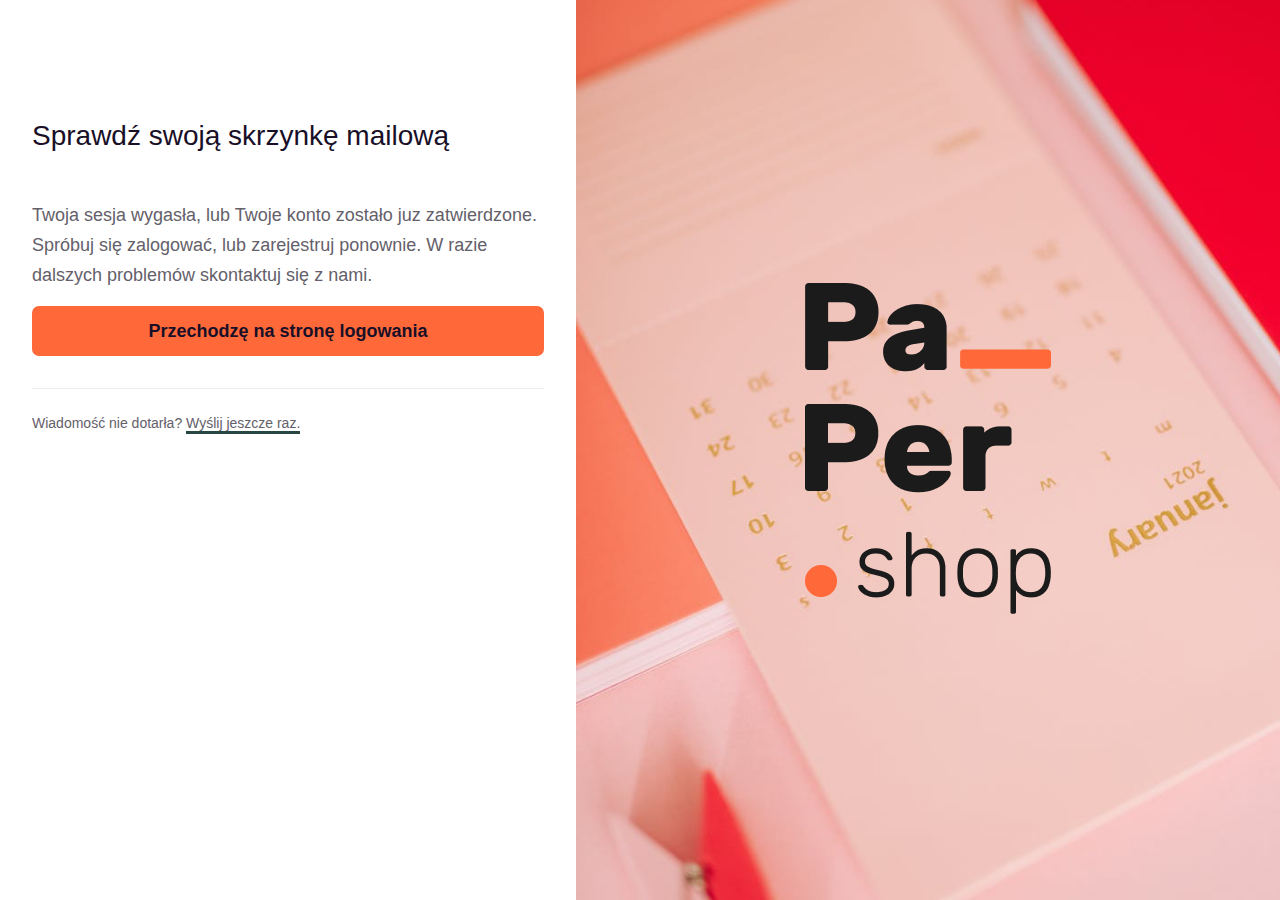
==== confirm.html @ b488aeb3 "Initial commit" ====
<!DOCTYPE html>
<html lang="en">
<head>
    <meta charset="UTF-8">
    <meta name="viewport" content="width=device-width, initial-scale=1.0">
    <title>Document</title>
    <link rel="stylesheet" href="./styles/global.css">
    <link rel="stylesheet" href="./styles/confirm.css">
    <link rel="icon" type="image/png" href="./images/png/favicon.ico" sizes="32x32">
    <script src="confirm.js" defer></script>
</head>
<body>
    <main>
        <div class="left">
            <div class="confrim">
                <p class="title">
                    Sprawdź swoją skrzynkę mailową
                </p>
                <p class="subtitle">
                    Twoja sesja wygasła, lub Twoje konto zostało juz zatwierdzone.
                    Spróbuj się zalogować, lub zarejestruj ponownie.
                    W razie dalszych problemów skontaktuj się z nami.
                </p>
                <a href="login.html">
                    <button class="submit">Przechodzę na stronę logowania</button>
                </a>
                <div class="lineFirst"></div>
                <div class="login">
                    Wiadomość nie dotarła? <a href="#" class="link">Wyślij jeszcze raz.</a>
                </div>
            </div>
        </div>
        <div class="right">
            <div class="bgImage"></div>
            <div class="text">
                <img src="./images/png/paper.png" alt="background image">
        </div>
    </main>
    <div id="popup" class="popup">
        <span class="loader"></span>
    </div>
</body>
</html>
---- styles/global.css ----
* {
    box-sizing: border-box;
    margin: 0;
    font-family: 'Rubik', sans-serif;
}

::-webkit-scrollbar {
    width: 6px;
    background-color: #f5f5f5;
}

::-webkit-scrollbar-thumb {
    border-radius: 6px;
    background-color: #ff6939;
}

main {
    display: flex;
    overflow: hidden;
    transition: 0.2s;
    max-width: 1920px;
    margin: 0 auto;
    height: auto;
}

button {
    cursor: pointer;
}

button {
    display: flex;
    position: relative;
    justify-content: center;
    align-items: center;
    border-color: 2px solid #284642;
    border-radius: 8px;
    background-color: #fff;
    height: 50px;
    width: 528px;
    margin-bottom: 20px;
}

button > img {
    margin-right: 20px;
}

.right {
    position: relative;
    display: flex;
    align-items: center;
    justify-content: center;
    width: 100%;
    max-width: 55%;
    height: 100vh;
}

.text {
    position: absolute;
    z-index: 3;
}

.bg {
    position: absolute;
    display: flex;
    max-width: 100%;
    height: 100vh;
    background-repeat: no-repeat;
    background-size: cover;
}

.left {
    position: relative;
    display: flex;
    flex-direction: column;
    align-items: flex-start;
    overflow: auto;
    width: 100%;
    max-width: 45%;
    min-width: 360px;
    height: 100vh;
    padding: 32px;
}

.lineFirst, .bottomLine {
    position: relative;
    margin-top: 12px;
    margin-bottom: 16px;
    height: 23px;
}

.lineFirst::before, .bottomLine::before {
    content: "";
    position: absolute;
    top: 50%;
    width: 100%;
    height: 1px;
    background-color: #EDEBF0;
}

.lineFirst > p, .bottomLine > p {
    position: absolute;
    display: block;
    left: 50%;
    transform: translate(-50%);
    font-size: 16px;
    background-color: #fff;
    font-weight: 400;
    margin: 0 auto;
}

.validationError {
    display: none;
    font-size: 10px;
    margin-top: 10px;
    color: #CE0737
}

.visible {
    display: block;
}

.textInput {
    position: relative;
    margin-top: 26px;
    width: 100%;
}

.textInput > input {
    font-size: 16px;
    border: 1px solid #EDEBF0;
    border-radius: 7px;
    height: 55px;
    width: 100%;
    padding-left: 20px;
}

.textInput .error {
    border: 1px solid #CE0737;
}

.label {
    position: absolute;
    font-size: 10px;
    left: 12px;
    top: -10px;
    height: 20px;
    padding: 0 1px;
    background-color: #fff;
    line-height: 20px;
    color: #64606A;
}

.nameFormWrapper {
    display: flex;
    justify-content: space-between;
    width: 100%;
}

.nameForm {
    flex-basis: 48%;
    width: 100%;
}

.form {
    width: 528px;
}

.visible {
    display: block;
}

.tooltip {
    position: relative;
}

.tooltip::before {
    content: "";
    position: absolute;
    top: 5px;
    left: 0;
    transition: 0.3s;
    opacity: 0;
    border-right: 20px solid #ff6939;
    border-bottom: 20px solid rgba(0,0,0,0);
    width: 0;
    height: 0;
}

.tooltip::after {
    content: "Opcja niedostępna";
    position: absolute;
    top: -45px;
    left: -10px;
    opacity: 0;
    transition: 0.3s;
    border-radius: 7px;
    width: 150px;
    height: 40px;
    background-color: #ff6939;
    line-height: 40px;
    color: #190f27 ;
}

.tooltip:hover::after, .tooltip:hover::before {
    opacity: 1;
}

.notification {
    position: absolute;
    left: 0;
    right: 0;
    top: 0;
    opacity: 0;
    transition: 0.3s ease-in-out;
    width: 100%;
    max-width: 528px;
    height: 40px;
    background-color: #fff;
    line-height: 40px;
    text-align: center;
    font-size: 14px;
    font-weight: 500;
    border-top-right-radius: 7px;
    border-bottom-right-radius: 7px;
}

.success {
    background-color: #cfdbd9;
    color: #284642;
}

.success::before {
    content: "";
    position: absolute;
    left: -50%;
    display: block;
    width: 50%;
    height: 40px;
    background-color: #cfdbd9;
}

.failed {
    background-color: #f0eeed;
    color: #CE0737;
}

.failed::before {
    content: "";
    position: absolute;
    left: 50%;
    display: block;
    width: 50%;
    height: 40px;
    background-color: #f0eeed;
}

.blur {
    filter: blur(10px);
    pointer-events: none;
}

.popup {
    display: none;
    position: fixed;
    top: 50%;
    left: 50%;
    transform: translate(-50%, -50%);
    width: 200px;
    height: 200px;
}

.showPopup {
    display: flex;
    justify-content: center;
    align-items: center;
}

.loader {
    display: block;
    position: relative;
    animation: rotate 1s infinite linear;
    border: 10px solid #fff;
    border-top-color: transparent;
    border-right-color: transparent;
    border-bottom-color: transparent;
    border-radius: 50%;
    width: 150px;
    height: 150px;
    background-color: transparent;
}

.loader::before {
    content: "";
    position: absolute;
    top: 2px;
    right: 2px;
    left: 2px;
    bottom: 2px;
    animation: rotate 0.5s infinite linear reverse;
    border: 10px solid #ff6939;
    border-top-color: transparent;
    border-right-color: transparent;
    border-bottom-color: transparent;
    border-radius: 50%;
    background-color: transparent;
}

.loader::after {
    content: "";
    position: absolute;
    top: 12px;
    right: 12px;
    left: 12px;
    bottom: 12px;
    animation: rotate 0.5s infinite linear;
    border: 10px solid #fff ;
    border-top-color: transparent;
    border-right-color: transparent;
    border-bottom-color: transparent;
    border-radius: 50%;
    background-color: transparent;
}

.show {
    opacity: 1;
}

.show a {
    display: inline;
}

@keyframes rotate {
    from {
        transform: rotateZ(0deg);
    } 
    to {
        transform: rotateZ(360deg);
    }
}

@media (max-width: 600px) {
    .lineWrapper > p {
        font-size: 10px;
    }
    main {
        display: flex;
        flex-direction: column-reverse;
        height: auto;
    }
    .right {
        align-items: start;
        justify-content: start;
        max-width: 100%;
        max-height: 250px;
        height: 50vh;
    }

    .right > .bg {
        width: 100%;
        max-height: 250px;
    }

    .bg > img {
        width: 100%;
        max-height: 250px;
    }

    .right > .text {
        width: 110px;
        height: 147px;
        top: 32px;
        left: 32px
    }

    .text > img {
        width: 100%;
        max-height: 147px;
    }

    .left {
        max-width: 100%;
        min-width: 303px;
        max-height: 50%;
        height: 100%;
    }

    .form {
        flex-direction: column;
        gap: 0;
    }
}
---- styles/confirm.css ----
.confirm {
    position: relative;
    display: flex;
    flex-direction: column;
    margin-bottom: 100px;
    width: 100%;
    max-width: 528px;
    font-size: 24px;
}

.title {
    margin-top: 88px;
    margin-bottom: 48px;
    font-size: 28px;
    font-weight: 500;
    color: #190F27;
}

.subtitle {
    font-size: 18px;
    color: #64606A;
    line-height: 30px;
}

a {
    text-decoration: none;
}

a.link {
    border-bottom: 3px solid #284642;
    font-size: 14px;
    color: #64606a;
}

.submit {
    border: none; 
    border-radius: 7px;
    margin-top: 16px;
    width: 100%;
    height: 50px;
    background-color: #ff6939;
    font-size: 18px;
    font-weight: 700;
    color: #190F27;
}

.login {
    font-size: 14px;
    color: #64606a;
    margin-top: 16px;
}

.login > a {
    color: #64606A;
}

.bgImage {
    width: 100%;
    height: 100%;
    background-image: url(../images/png/background1.png);
    background-size: cover;
    background-repeat: no-repeat;
}
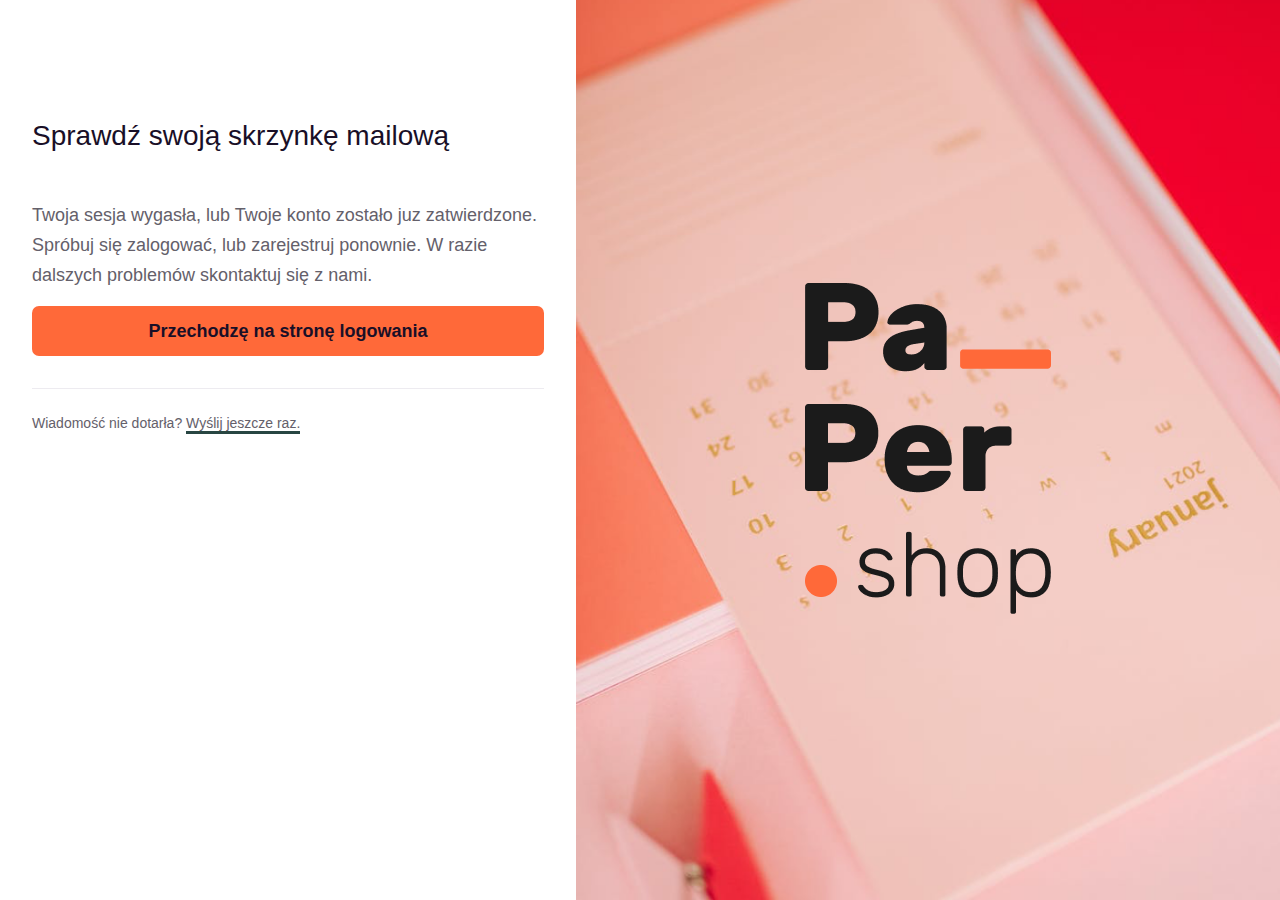
==== commit 5dd3a578: "adds fixed images" ====
--- a/confirm.html
+++ b/confirm.html
@@ -3,7 +3,7 @@
 <head>
     <meta charset="UTF-8">
     <meta name="viewport" content="width=device-width, initial-scale=1.0">
-    <title>Document</title>
+    <title>Cofirmation</title>
     <link rel="stylesheet" href="./styles/global.css">
     <link rel="stylesheet" href="./styles/confirm.css">
     <link rel="icon" type="image/png" href="./images/png/favicon.ico" sizes="32x32">
@@ -33,7 +33,7 @@
         <div class="right">
             <div class="bgImage"></div>
             <div class="text">
-                <img src="./images/png/paper.png" alt="background image">
+                <img src="./images/webp/paper.webp" alt="background image">
         </div>
     </main>
     <div id="popup" class="popup">
